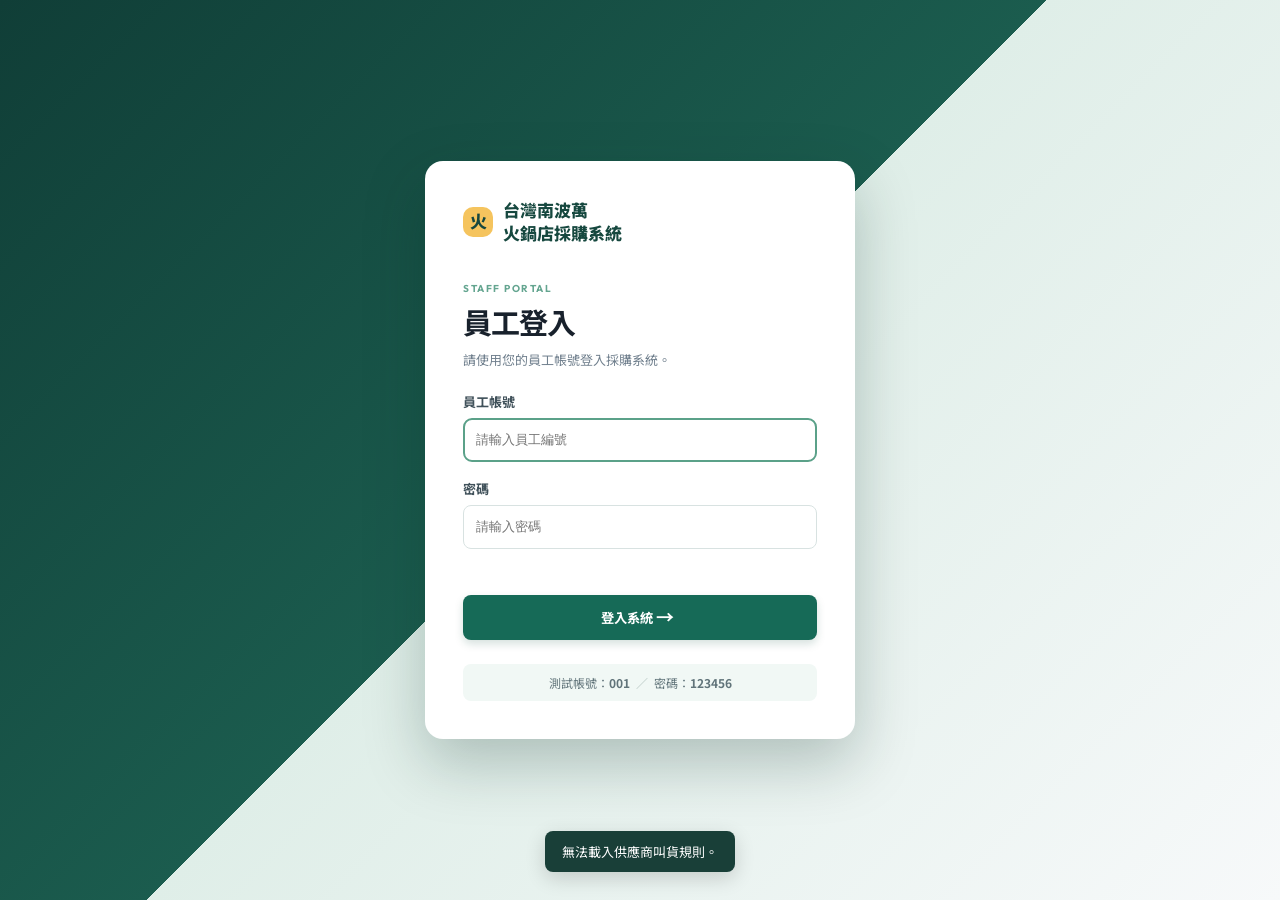
==== src/main/resources/static/index.html @ 68d81d3d "Initial commit" ====
<!doctype html>
<html lang="zh-Hant">
<head>
  <meta charset="UTF-8">
  <meta name="viewport" content="width=device-width, initial-scale=1.0">
  <title>台灣南波萬火鍋店採購系統</title>
  <link rel="preconnect" href="https://fonts.googleapis.com">
  <link rel="preconnect" href="https://fonts.gstatic.com" crossorigin>
  <link href="https://fonts.googleapis.com/css2?family=Noto+Sans+TC:wght@400;500;600;700;800&family=Outfit:wght@500;600;700;800&display=swap" rel="stylesheet">
  <link rel="stylesheet" href="styles.css?v=20">
</head>
<body>
  <section class="login-screen" id="login-screen" aria-labelledby="login-title">
    <div class="login-card">
      <div class="login-brand"><span class="brand-mark">火</span><span>台灣南波萬<br>火鍋店採購系統</span></div>
      <div class="login-copy"><p class="eyebrow">STAFF PORTAL</p><h1 id="login-title">員工登入</h1><p>請使用您的員工帳號登入採購系統。</p></div>
      <form id="login-form" novalidate>
        <label>員工帳號<input id="login-account" name="account" autocomplete="username" placeholder="請輸入員工編號" required></label>
        <label>密碼<input id="login-password" name="password" type="password" autocomplete="current-password" placeholder="請輸入密碼" required></label>
        <p class="login-error" id="login-error" role="alert"></p>
        <button class="primary-button login-submit" type="submit">登入系統 <span>→</span></button>
      </form>
      <div class="demo-account">測試帳號：<strong>001</strong><span>／</span>密碼：<strong>123456</strong></div>
    </div>
  </section>
  <div class="app-shell" id="app-shell" hidden>
    <aside class="sidebar">
      <button class="brand" data-page="purchase"><span class="brand-mark">火</span><span>台灣南波萬<br>火鍋店採購系統</span></button>
      <label class="store-switcher" for="store-select"><span class="store-dot"></span><select id="store-select" aria-label="選擇門市"><option value="">請選擇</option><option value="信義旗艦店">信義旗艦店</option></select><span class="chevron">⌄</span></label>
      <nav>
        <a href="#purchase" class="nav-item" data-page="purchase"><span>🛒</span>採購下單</a>
        <a href="#orders" class="nav-item" data-page="orders"><span>▦</span>下單紀錄</a>
        <a href="#suppliers" class="nav-item" data-page="suppliers"><span>◫</span>供應商資料</a>
        <a href="#acceptance" class="nav-item" data-page="acceptance"><span>✓</span>驗收</a>
        <a href="#stocktake" class="nav-item" data-page="stocktake"><span>⌁</span>庫存盤點</a>
        <a href="#reports" class="nav-item" data-page="reports"><span>◉</span>報表分析</a>
      </nav>
      <div class="sidebar-bottom">
        <div class="help-card" id="supplier-help" role="button" tabindex="0" aria-label="開啟叫貨與到貨採購助理"><span class="spark">✦</span><strong>需要協助嗎？</strong><small>查詢叫貨、到貨與廠商休息日</small><span class="help-card-action">詢問採購助理 →</span></div>
        <button class="profile" id="sidebar-profile" type="button" title="員工帳號選單"><div class="avatar">王</div><div><strong>王小明</strong><small>員工編號 001</small></div><span class="more">•••</span></button>
      </div>
    </aside>
    <main>
      <header class="topbar"><button class="mobile-menu" type="button">☰</button><div class="breadcrumbs">採購管理 <span>/</span> <strong id="crumb">採購下單</strong></div><div class="header-actions"><button class="icon-button" type="button">♧<b></b></button><button class="employee-menu" id="employee-menu" type="button" aria-label="員工帳號選單"><div class="header-avatar">王</div><span><strong>王小明</strong><small>001</small></span><i>⌄</i></button></div></header>
      <section class="content" id="app"></section>
    </main>
  </div>
  <div class="modal-backdrop" id="modal" hidden></div>
  <button class="mobile-ai-help" id="mobile-supplier-help" type="button" aria-label="開啟叫貨與到貨採購助理">✦ 採購助理</button>
  <div class="toast" id="toast"></div>
  <script src="app.js?v=20"></script>
</body>
</html>
---- src/main/resources/static/styles.css ----
:root{--ink:#18212c;--muted:#71808e;--line:#e8edf0;--bg:#f7f9fa;--green:#166a57;--green-dark:#0e5344;--green-pale:#e8f5ef;--amber:#b87510;--amber-pale:#fff4dc;--purple:#6b59bd;--rose:#c85d63}*{box-sizing:border-box}body{margin:0;background:var(--bg);color:var(--ink);font-family:"Noto Sans TC",sans-serif;font-size:14px}.app-shell{display:flex;min-height:100vh}.sidebar{width:250px;background:#123e37;color:#f5faf8;display:flex;flex-direction:column;padding:27px 16px 18px;position:fixed;inset:0 auto 0 0}.brand{display:flex;align-items:center;gap:10px;font-size:18px;font-weight:800;padding:0 12px}.brand-mark{width:30px;height:30px;border-radius:10px;background:#f5c45e;color:#16473f;display:grid;place-items:center;font-size:17px}.store-switcher{margin:33px 8px 23px;padding:11px 12px;border:1px solid rgba(255,255,255,.13);background:rgba(255,255,255,.07);border-radius:9px;display:flex;align-items:center;gap:8px;font-size:13px}.store-dot{width:7px;height:7px;border-radius:50%;background:#7dd5a5}.chevron{margin-left:auto;color:#b9d2cb}.nav-item{color:#a9c5bd;text-decoration:none;border-radius:9px;padding:12px 13px;margin:3px 0;display:flex;gap:14px;align-items:center;font-weight:500}.nav-item span{font-size:17px;width:16px;text-align:center}.nav-item.active{background:#266051;color:white;font-weight:700}.sidebar-bottom{margin-top:auto}.help-card{background:#20564c;border-radius:11px;padding:16px;margin:0 5px 19px;display:flex;flex-direction:column;gap:5px}.help-card .spark{color:#ffcb61;font-size:19px}.help-card small{color:#b5d2ca;font-size:11px}.help-card button{border:0;background:none;color:#fff;padding:5px 0 0;text-align:left;font-size:11px;font-weight:600;font-family:inherit}.profile{border-top:1px solid rgba(255,255,255,.12);padding:16px 8px 0;display:flex;align-items:center;gap:9px}.avatar,.header-avatar{width:33px;height:33px;border-radius:50%;display:grid;place-items:center;background:#edc4a5;color:#673d28;font-size:12px;font-weight:800}.profile strong,.profile small{display:block;font-size:12px}.profile small{color:#acc7c0;font-size:10px;margin-top:2px}.more{margin-left:auto;color:#b5d2ca;letter-spacing:1px}main{margin-left:250px;width:calc(100% - 250px)}.topbar{height:70px;background:white;border-bottom:1px solid var(--line);display:flex;align-items:center;justify-content:space-between;padding:0 40px}.breadcrumbs{font-size:13px;color:#89939e}.breadcrumbs span{margin:0 9px;color:#c3cbd0}.breadcrumbs strong{color:#3f4b55}.header-actions{display:flex;align-items:center;gap:17px}.icon-button{position:relative;border:0;background:transparent;font-size:21px;color:#56636c}.icon-button b{position:absolute;background:#e36262;border:2px solid white;width:8px;height:8px;border-radius:50%;top:2px;right:1px}.content{max-width:1320px;padding:42px 44px;margin:auto}.page-heading{display:flex;justify-content:space-between;align-items:center}.eyebrow{font-family:Outfit,sans-serif;letter-spacing:1.5px;color:#64a590;font-size:10px;font-weight:700;margin:0 0 5px}h1,h2,p{margin:0}h1{font-size:28px;letter-spacing:-1px}.subtitle{color:var(--muted);margin-top:7px;font-size:13px}.primary-button{border:0;border-radius:8px;background:var(--green);color:white;padding:11px 17px;font-family:inherit;font-weight:700;box-shadow:0 4px 9px rgba(12,77,61,.17);cursor:pointer}.primary-button:hover{background:var(--green-dark)}.primary-button span{font-size:18px;line-height:0;vertical-align:-1px;margin-right:5px}.metrics{display:grid;grid-template-columns:repeat(4,1fr);gap:17px;margin:31px 0 25px}.metric-card{background:white;border:1px solid var(--line);border-radius:11px;padding:20px;display:flex;gap:14px;align-items:center;box-shadow:0 2px 5px rgba(20,43,58,.02)}.metric-icon{width:42px;height:42px;border-radius:10px;display:grid;place-items:center;font-size:22px;font-weight:bold}.metric-icon.green{background:var(--green-pale);color:var(--green)}.metric-icon.amber{background:var(--amber-pale);color:var(--amber)}.metric-icon.purple{background:#efecfb;color:var(--purple)}.metric-icon.rose{background:#fff0f1;color:var(--rose)}.metric-card p{font-size:12px;color:var(--muted)}.metric-card strong{display:block;font-family:Outfit,sans-serif;font-size:25px;line-height:29px}.metric-card small{font-size:10px;color:#8c9aa4}.up{color:#38a670;font-style:normal}.attention{color:#c37a13!important}.attention i{display:inline-grid;place-items:center;border-radius:50%;background:#f4b539;color:white;font-weight:800;font-style:normal;width:12px;height:12px;margin-right:3px}.inventory-panel{background:white;border:1px solid var(--line);border-radius:12px;box-shadow:0 2px 8px rgba(18,44,56,.025);overflow:hidden}.panel-head{padding:22px 25px 16px;display:flex;justify-content:space-between;align-items:center}.panel-head h2{font-size:17px}.panel-head p{color:#8b98a2;font-size:12px;margin-top:3px}.panel-head p span{font-weight:700;color:#5e6c76}.outline-button{border:1px solid #d7e0e1;background:white;border-radius:7px;padding:8px 11px;color:#50616a;font:600 12px inherit;cursor:pointer}.toolbar{border-top:1px solid #f0f2f3;padding:14px 25px;display:flex;gap:10px}.search{border:1px solid #dbe3e5;border-radius:7px;height:36px;display:flex;align-items:center;padding:0 10px;flex:1;max-width:330px;color:#80909a;font-size:20px}.search input{border:0;outline:0;font:12px inherit;width:100%;padding-left:8px;color:#32414b}.filter-wrap{position:relative}.filter-button{height:36px;border:1px solid #dbe3e5;border-radius:7px;background:white;padding:0 11px;color:#52636d;font:600 12px inherit;cursor:pointer}.filter-button #filter-label{margin:0 4px;color:#71808d;font-weight:500}.filter-menu{display:none;position:absolute;z-index:5;right:0;top:41px;background:white;border:1px solid var(--line);box-shadow:0 8px 24px rgba(19,42,52,.12);border-radius:8px;padding:5px;min-width:130px}.filter-menu.show{display:block}.filter-menu button{display:block;border:0;background:white;text-align:left;width:100%;padding:8px 10px;border-radius:5px;font:12px inherit;color:#43525d;cursor:pointer}.filter-menu button:hover{background:#edf6f2;color:var(--green)}.table-wrap{overflow-x:auto}table{border-collapse:collapse;width:100%;min-width:760px}th{text-align:left;background:#f8fafb;color:#7b8994;font-size:11px;font-weight:600;padding:11px 25px}td{padding:15px 25px;border-top:1px solid #eef1f2;font-size:12px;color:#596873}td:first-child{color:#263640;font-weight:700}.ingredient-name{display:flex;align-items:center;gap:10px}.food-mark{display:grid;place-items:center;width:30px;height:30px;border-radius:8px;background:#f0f6ef;font-size:16px}.category-badge{padding:4px 8px;border-radius:20px;background:#f1f5f5;color:#61737a;font-size:10px}.stock{font-family:Outfit,sans-serif;font-size:13px;font-weight:700}.stock.low{color:#d77b25}.stock small{font-family:inherit;color:#97a1a6;font-weight:400}.status-dot{display:inline-block;width:6px;height:6px;border-radius:50%;background:#dd9831;margin-right:5px}.status-dot.ok{background:#41aa76}.row-actions{white-space:nowrap;text-align:right}.row-actions button{border:0;background:none;color:#8b9aa3;font:16px inherit;padding:4px;cursor:pointer}.row-actions button:hover{color:var(--green)}.panel-footer{display:flex;align-items:center;justify-content:space-between;padding:13px 25px;border-top:1px solid #edf1f2;color:#82909a;font-size:11px}.panel-footer strong{color:#50616c}.pagination{display:flex;gap:4px}.pagination button{width:25px;height:25px;border:1px solid #e0e7e7;border-radius:5px;background:white;color:#83939b}.pagination .current{background:#e8f4ef;border-color:#c7e4d7;color:var(--green);font-weight:700}.empty-state{text-align:center;padding:45px;color:#80909a}.empty-state span{font-size:30px;display:block}.empty-state strong{display:block;color:#43525d;margin:8px}.empty-state p{font-size:12px}.modal-backdrop{position:fixed;inset:0;background:rgba(14,39,36,.42);display:grid;place-items:center;padding:20px;z-index:10}.modal{width:min(520px,100%);background:white;border-radius:13px;box-shadow:0 18px 60px rgba(0,0,0,.22);overflow:hidden}.modal-header{padding:23px 25px 17px;display:flex;justify-content:space-between}.modal-header h2{font-size:20px}.close{border:0;background:transparent;font-size:29px;color:#8b969c;line-height:22px;cursor:pointer}.form-grid{padding:5px 25px 25px;display:grid;grid-template-columns:1fr 1fr;gap:15px}.form-grid label{font-size:12px;color:#52616b;font-weight:700}.form-grid input{display:block;border:1px solid #dce4e5;border-radius:7px;width:100%;height:38px;margin-top:7px;padding:0 10px;font:13px inherit;outline-color:#69a991}.form-grid .full{grid-column:1/-1}.form-actions{padding:15px 25px;border-top:1px solid #edf0f1;display:flex;justify-content:flex-end;gap:9px}.cancel{border:0;background:white;color:#6d7c85;font:600 13px inherit;padding:8px 13px;cursor:pointer}.toast{position:fixed;z-index:30;left:50%;bottom:28px;transform:translate(-50%,20px);opacity:0;visibility:hidden;background:#193f38;color:white;padding:11px 17px;border-radius:8px;font-size:13px;box-shadow:0 6px 20px rgba(0,0,0,.16);transition:.2s}.toast.show{transform:translate(-50%,0);opacity:1;visibility:visible}.mobile-menu{display:none}
@media(max-width:1000px){.metrics{grid-template-columns:repeat(2,1fr)}.sidebar{width:210px}main{margin-left:210px;width:calc(100% - 210px)}.content{padding:32px 25px}}@media(max-width:680px){.sidebar{display:none}.sidebar.open{display:flex;width:min(250px,86vw);z-index:40;box-shadow:12px 0 28px rgba(13,42,36,.28)}main{margin:0;width:100%}.topbar{height:58px;padding:0 18px}.mobile-menu{display:block;border:0;background:none;font-size:20px}.breadcrumbs{display:none}.content{padding:26px 16px}.page-heading{align-items:flex-start}.page-heading h1{font-size:24px}.primary-button{padding:10px 12px;font-size:12px}.metrics{grid-template-columns:1fr 1fr;gap:9px;margin:23px 0 18px}.metric-card{padding:13px;gap:8px}.metric-icon{width:32px;height:32px;font-size:16px}.metric-card strong{font-size:20px}.metric-card small{display:none}.panel-head,.toolbar{padding-left:15px;padding-right:15px}.form-grid{grid-template-columns:1fr}.form-grid .full{grid-column:auto}}
.purchase-layout{display:grid;grid-template-columns:minmax(0,1fr) 305px;gap:20px}.purchase-layout .inventory-panel{min-width:0}.check-column{width:48px;text-align:center}.check-column input{accent-color:var(--green);width:15px;height:15px;cursor:pointer}.selected-row{background:#f8fcfa}.ingredient-name small{display:block;color:#94a0a7;font-size:10px;font-weight:400;margin-top:2px}.order-quantity,.order-unit{height:30px;border:1px solid #dbe4e4;border-radius:6px;background:#fff;padding:0 7px;color:#45555e;font:12px inherit;outline-color:#66a88f}.order-quantity{width:64px}.order-quantity:disabled,.order-unit:disabled{opacity:.45;background:#f6f7f7}.price-unit{font-size:10px;color:#97a1a6}.order-card{background:#fff;border:1px solid var(--line);border-radius:12px;box-shadow:0 2px 8px rgba(18,44,56,.025);padding:20px;align-self:start;position:sticky;top:20px}.order-title{display:flex;align-items:flex-start;justify-content:space-between;border-bottom:1px solid #edf1f1;padding-bottom:16px}.order-title h2{font-size:17px}.order-count{font-size:11px;font-weight:700;background:#e8f4ef;color:var(--green);padding:5px 8px;border-radius:14px}.order-items{min-height:160px;max-height:370px;overflow:auto}.order-empty{text-align:center;color:#84929b;padding:43px 10px}.order-empty span{display:block;font-size:27px;margin-bottom:8px}.order-empty strong{display:block;color:#53636c;font-size:13px}.order-empty p{font-size:11px;margin-top:5px}.order-item{display:grid;grid-template-columns:28px 1fr auto;gap:8px;align-items:center;padding:13px 0;border-bottom:1px solid #edf1f1}.order-item>span{font-size:19px}.order-item strong,.order-item small{display:block}.order-item strong{font-size:12px}.order-item small{font-size:10px;color:#87959c;margin-top:3px}.order-item b{font-family:Outfit,sans-serif;font-size:12px}.order-item button{border:0;background:none;color:#b0b9bd;font-size:17px;float:right;padding:2px;cursor:pointer}.order-item button:hover{color:#c85d63}.order-total{border-top:1px solid #edf1f1;margin-top:1px;padding:16px 0 14px}.order-total>div{display:flex;justify-content:space-between;align-items:center}.order-total span{color:#718089;font-size:12px}.order-total strong{font:700 20px Outfit,sans-serif;color:#183e37}.order-total small{font-size:10px;color:#98a3a8;display:block;margin-top:5px}.order-submit{width:100%;padding:12px}.order-submit:disabled{background:#bfcdca;box-shadow:none;cursor:not-allowed}@media(max-width:1100px){.purchase-layout{grid-template-columns:1fr}.order-card{position:static}.order-items{max-height:250px}} 
.purchase-toolbar{align-items:center;justify-content:space-between}.category-tabs{display:flex;flex-wrap:wrap;gap:7px}.category-tab{border:1px solid #dbe5e2;background:#fff;border-radius:18px;color:#607078;font:600 12px inherit;padding:7px 10px;cursor:pointer;transition:.15s}.category-tab:hover{background:#eef7f3;border-color:#b9dccc;color:var(--green)}.category-tab.active{background:var(--green);border-color:var(--green);color:#fff}.qty{height:31px;min-width:76px;border:1px solid #dbe4e4;border-radius:6px;background:#fff;padding:0 7px;color:#45555e;font:12px inherit;outline-color:#66a88f;cursor:pointer}.qty:disabled{opacity:.45;background:#f6f7f7;cursor:not-allowed}.no-results{text-align:center!important;color:#82909a!important;font-weight:400!important;padding:32px 25px}@media(max-width:680px){.purchase-toolbar{align-items:stretch;flex-direction:column}.purchase-toolbar .search{max-width:none}}
.actions-column{width:68px}.row-actions .delete-action:hover{color:var(--rose)}.sr-only{position:absolute;width:1px;height:1px;padding:0;margin:-1px;overflow:hidden;clip:rect(0,0,0,0);white-space:nowrap;border:0}.modal-backdrop[hidden]{display:none}
.brand{color:#f5faf8;background:transparent;border:0;text-align:left;cursor:pointer;font-family:inherit;line-height:1.3}.daily-list{display:grid;gap:18px;margin-top:28px}.day-card{background:#fff;border:1px solid var(--line);border-radius:12px;padding:21px 25px;box-shadow:0 2px 8px rgba(18,44,56,.025)}.day-heading{display:flex;align-items:center;justify-content:space-between;padding-bottom:15px;border-bottom:1px solid var(--line)}.day-heading h2,.supplier-card h2{font-size:17px}.day-heading p{font-size:12px;color:var(--muted);margin-top:3px}.order-record{display:flex;justify-content:space-between;align-items:center;padding:15px 0;border-bottom:1px solid #edf1f2}.order-record:last-child{border:0;padding-bottom:0}.order-record strong,.order-record small{display:block}.order-record small{margin-top:4px;font-size:11px;color:#82909a}.order-record>div:last-child{display:flex;align-items:center;gap:18px}.order-record b{font-family:Outfit,sans-serif;font-size:14px}.status{border-radius:20px;background:#fff4dc;color:#b87510;padding:5px 9px;font-size:11px;font-weight:700}.status.done{background:#e8f5ef;color:#166a57}.supplier-grid{display:grid;grid-template-columns:repeat(auto-fill,minmax(290px,1fr));gap:17px;margin-top:28px}.supplier-card{background:#fff;border:1px solid var(--line);border-radius:12px;padding:19px;display:grid;grid-template-columns:44px 1fr;gap:12px}.supplier-card p{font-size:12px;color:var(--muted);margin-top:3px}.supplier-logo{display:grid;place-items:center;width:44px;height:44px;background:var(--green-pale);color:var(--green);border-radius:10px;font-weight:800;font-size:19px}.supplier-products{grid-column:1/-1;display:flex;flex-wrap:wrap;gap:7px;border-top:1px solid var(--line);padding-top:14px}.supplier-products span{padding:5px 8px;background:#f5f8f8;border-radius:5px;color:#586972;font-size:11px}.accept{margin-top:16px;float:right}.day-card:has(.accept){overflow:auto}.notice{margin-top:28px;padding:13px 16px;border-radius:8px;background:#e8f5ef;color:#35695b;font-size:13px}.stock-panel{margin-top:18px}.compact{width:min(430px,100%)}.modal-copy{padding:0 25px 18px;color:#71808e}.export-options{display:grid;grid-template-columns:1fr 1fr;gap:10px;padding:0 25px 25px}.export-options button{border:1px solid #d8e3e0;background:#fff;border-radius:8px;padding:15px 8px;color:#285d50;font:700 13px inherit;cursor:pointer}.export-options button:hover{background:#edf7f2}.form-actions{background:#fff}.count,.receive{height:31px;border:1px solid #dbe4e4;border-radius:6px;padding:0 7px;font:12px inherit;width:90px}.count:disabled{background:#f2f4f4;color:#7d8b90}.modal-backdrop{z-index:20}@media(max-width:680px){.day-card{padding:16px}.order-record{align-items:flex-start;gap:10px}.order-record>div:last-child{gap:8px;flex-direction:column;align-items:flex-end}.supplier-grid{grid-template-columns:1fr}.day-heading h2{font-size:15px}.day-heading{gap:8px}.table-wrap{margin-left:-1px;margin-right:-1px}}

(max-width:680px){.app-shell:has(.mobile-menu:focus) .sidebar{display:flex;width:min(250px,86vw);z-index:40;box-shadow:12px 0 28px rgba(13,42,36,.28)}}
.unit-main{display:block;white-space:nowrap}.unit-detail{display:block;color:#8a989e;font-size:10px;line-height:1.35;white-space:nowrap}.topbar{position:sticky;top:0;z-index:15}.purchase-layout table{min-width:670px}.purchase-layout th,.purchase-layout td{padding-left:13px;padding-right:13px}.purchase-layout th:nth-child(2),.purchase-layout td:nth-child(2){width:88px}.purchase-layout th:nth-child(3),.purchase-layout td:nth-child(3){width:76px}.purchase-layout th:nth-child(4),.purchase-layout td:nth-child(4){min-width:170px}@media(max-width:680px){.topbar{padding:0 14px}.breadcrumbs{display:block;font-size:12px;white-space:nowrap;overflow:hidden;text-overflow:ellipsis}.header-actions{display:none}.purchase-layout table{min-width:620px}.purchase-layout th,.purchase-layout td{padding-left:9px;padding-right:9px}.purchase-layout th:nth-child(2),.purchase-layout td:nth-child(2){width:76px}.purchase-layout th:nth-child(3),.purchase-layout td:nth-child(3){width:58px}.purchase-layout th:nth-child(4),.purchase-layout td:nth-child(4){min-width:142px}.purchase-layout .qty{min-width:62px;width:62px;padding-left:4px;padding-right:4px}.purchase-layout .ingredient-name{gap:6px}.purchase-layout .food-mark{width:25px;height:25px;font-size:14px}}
.summary-quantity{display:flex;align-items:center;gap:5px;margin-top:5px;color:#7d8c94;font-size:10px}.summary-qty{min-width:58px;width:58px;height:27px;padding:0 3px;font-size:11px}.summary-quantity .unit-main{display:inline}.summary-quantity .unit-detail{display:inline;font-size:9px}
.order-staff{margin-top:5px;color:#6a7b82;font-size:11px}
.login-screen{min-height:100vh;display:grid;place-items:center;padding:24px;background:linear-gradient(135deg,#103e37 0%,#1b5c4e 48%,#dfeee8 48%,#f7f9fa 100%)}.login-card{width:min(430px,100%);background:#fff;border-radius:18px;padding:38px;box-shadow:0 24px 60px rgba(8,42,35,.25)}.login-brand{display:flex;align-items:center;gap:10px;font-weight:800;font-size:17px;line-height:1.3;color:#16483f}.login-copy{margin:38px 0 23px}.login-copy h1{font-size:29px}.login-copy>p:last-child{margin-top:8px;color:#71808e;font-size:13px}.login-card form{display:grid;gap:17px}.login-card label{display:grid;gap:7px;font-size:13px;font-weight:700;color:#40515a}.login-card input{height:44px;width:100%;border:1px solid #d8e2e1;border-radius:8px;padding:0 12px;font:14px inherit;outline-color:#5ba189}.login-card input:focus{border-color:#5ba189}.login-submit{width:100%;margin-top:4px;padding:13px}.login-error{min-height:18px;margin:-7px 0 -3px;color:#c35252;font-size:12px}.demo-account{margin-top:24px;border-radius:8px;background:#f1f8f5;color:#61747a;padding:10px 12px;font-size:12px;text-align:center}.demo-account span{margin:0 6px;color:#b0c0bc}.app-shell[hidden],.login-screen[hidden]{display:none}.store-switcher{cursor:pointer}.store-switcher select{appearance:none;border:0;outline:0;background:transparent;color:#f5faf8;font:inherit;width:100%;cursor:pointer}.store-switcher select option{color:#263640;background:#fff}.profile{width:100%;border-left:0;border-right:0;border-bottom:0;background:transparent;color:#f5faf8;text-align:left;cursor:pointer;font-family:inherit}.employee-menu{border:0;background:transparent;display:flex;align-items:center;gap:8px;font-family:inherit;color:#30404a;cursor:pointer;text-align:left}.employee-menu span{display:grid;gap:1px}.employee-menu strong{font-size:12px}.employee-menu small{font-size:10px;color:#75848d}.employee-menu i{font-size:13px;color:#85939b;font-style:normal}.employee-menu:hover strong{color:var(--green)}@media(max-width:680px){.login-screen{background:#123e37;padding:16px}.login-card{padding:28px 22px}.employee-menu span,.employee-menu i{display:none}.header-actions{display:flex}.header-actions .icon-button{display:none}}
.employee-popover{position:fixed;z-index:40;min-width:180px;background:#fff;border:1px solid #dce7e3;border-radius:10px;box-shadow:0 12px 30px rgba(16,58,49,.18);padding:8px}.employee-popover>div{padding:8px 9px 10px}.employee-popover strong,.employee-popover small{display:block}.employee-popover strong{font-size:13px;color:#243a36}.employee-popover small{font-size:11px;color:#788b87;margin-top:3px}.employee-popover button{width:100%;border:0;border-top:1px solid #e7efec;background:transparent;color:#b64e4e;text-align:left;padding:10px 9px 7px;font:600 13px inherit;cursor:pointer}.employee-popover button:hover{color:#963a3a;background:#fff5f5}
.purchase-layout th{font-size:15px}.purchase-layout td{font-size:16px}.purchase-layout .qty{font-size:16px}.purchase-layout .ingredient-name small,.purchase-layout .unit-detail{font-size:14px}.purchase-layout .category-badge{font-size:14px}.purchase-layout .stock{font-size:17px}.order-card .order-title h2{font-size:21px}.order-card .order-count{font-size:15px}.order-card .order-item strong{font-size:16px}.order-card .order-item small{font-size:14px}.order-card .order-item b{font-size:16px}.order-card .summary-quantity{font-size:14px}.order-card .summary-qty{font-size:15px}.order-card .order-total span{font-size:16px}.order-card .order-total strong{font-size:24px}
@media(max-width:680px){.login-card input{font-size:16px}}
/* 驗收表在手機上優先保留四個操作欄位，減少橫向捲動。 */
.acceptance-table table{min-width:560px}.acceptance-table th,.acceptance-table td{white-space:nowrap}.acceptance-table th:nth-child(1),.acceptance-table td:nth-child(1){min-width:120px}.acceptance-table th:nth-child(2),.acceptance-table td:nth-child(2){width:96px}.acceptance-table th:nth-child(3),.acceptance-table td:nth-child(3){width:150px}.acceptance-table th:nth-child(4),.acceptance-table td:nth-child(4){min-width:110px}
@media(max-width:680px){.daily-list{gap:12px;margin-top:18px}.day-card{padding:13px 12px}.day-heading{padding-bottom:10px}.day-heading p{font-size:10px;line-height:1.45}.acceptance-table table{min-width:0;table-layout:fixed}.acceptance-table th,.acceptance-table td{padding:9px 5px;font-size:11px;white-space:normal;vertical-align:middle}.acceptance-table th{font-size:10px}.acceptance-table th:nth-child(1),.acceptance-table td:nth-child(1){width:29%;min-width:0}.acceptance-table th:nth-child(2),.acceptance-table td:nth-child(2){width:18%}.acceptance-table th:nth-child(3),.acceptance-table td:nth-child(3){width:31%}.acceptance-table th:nth-child(4),.acceptance-table td:nth-child(4){width:22%;min-width:0;overflow-wrap:anywhere}.acceptance-table .receive{width:52px;height:28px;padding:0 4px;font-size:12px}.acceptance-table small{font-size:9px}.accept{margin-top:12px}}
.help-card button,.login-submit{cursor:pointer}
.help-card{cursor:pointer}.help-card:focus-visible{outline:2px solid #ffcb61;outline-offset:3px}.help-card-action{color:#fff;padding-top:5px;text-align:left;font-size:11px;font-weight:600}
.quantity-unit{white-space:nowrap}.acceptance-table .receive{appearance:textfield;-moz-appearance:textfield}.acceptance-table .receive::-webkit-outer-spin-button,.acceptance-table .receive::-webkit-inner-spin-button{-webkit-appearance:none;margin:0}
.mobile-ai-help{display:none}
@media(max-width:680px){.supplier-card{display:block}.supplier-card>.supplier-logo{float:left;margin-right:12px}.supplier-card>div:nth-child(2){min-height:44px;padding-top:2px}.supplier-card>.supplier-products{clear:both;margin-top:14px}.supplier-card>.supplier-rule{display:block!important;clear:both;width:100%;margin-top:14px;padding-top:13px}.supplier-rule strong,.supplier-rule span{display:inline-block;vertical-align:middle;margin:0 5px 7px 0;white-space:nowrap}.supplier-rule small{display:block!important;width:100%;margin-top:2px;word-break:keep-all;overflow-wrap:normal}.mobile-ai-help{display:block;position:fixed;right:16px;bottom:18px;z-index:35;border:0;border-radius:999px;background:var(--green);color:#fff;padding:12px 16px;font:700 13px inherit;box-shadow:0 6px 18px rgba(14,83,68,.28);cursor:pointer}.mobile-ai-help:active{background:var(--green-dark)}input,select,textarea,.search input,.login-card input,#assistant-question{font-size:16px!important}.modal{max-height:calc(100dvh - 32px);overflow-y:auto}.modal-backdrop{align-items:end;padding:16px}.sidebar.open{z-index:40}.modal-backdrop:not([hidden]){z-index:50}}
.purchase-layout th{font-size:14px}.purchase-layout td,.purchase-layout .qty{font-size:15px}.purchase-layout .ingredient-name small,.purchase-layout .unit-detail,.purchase-layout .category-badge{font-size:13px}
@media(max-width:680px){.day-card .day-heading>.status{white-space:nowrap;display:inline-block;flex:0 0 auto;margin-left:6px}.day-card .day-heading{flex-wrap:nowrap;align-items:flex-start}.day-card .day-heading>div{min-width:0}.purchase-layout th{font-size:13px}.purchase-layout td,.purchase-layout .qty{font-size:14px}.purchase-layout .ingredient-name small,.purchase-layout .unit-detail,.purchase-layout .category-badge{font-size:12px}}
.supplier-rule{grid-template-columns:max-content minmax(0,1fr);column-gap:8px}.supplier-rule strong{grid-column:1;grid-row:1}.supplier-rule span{min-width:0;max-width:100%;overflow:visible;text-overflow:clip}.supplier-rule span:first-of-type{grid-column:2;grid-row:1}.supplier-rule span:last-of-type{grid-column:2;grid-row:2}.supplier-rule small{grid-column:1/-1;grid-row:3}
@media(max-width:680px){.day-card .day-heading p{white-space:nowrap;overflow-x:auto;overflow-y:hidden;text-overflow:clip;-webkit-overflow-scrolling:touch;scrollbar-width:none}.day-card .day-heading p::-webkit-scrollbar{display:none}.supplier-rule{display:block}.supplier-rule span{overflow:visible;text-overflow:clip}}
.mobile-meta{display:none}@media(max-width:680px){.desktop-meta{display:none}.mobile-meta{display:inline}.day-card .day-heading .acceptance-meta{overflow:visible;white-space:nowrap;font-size:9px;letter-spacing:-.25px}}
.supplier-rule{grid-column:1/-1;display:grid;grid-template-columns:max-content max-content 1fr;align-items:center;column-gap:12px;row-gap:9px;min-width:0;border-top:1px solid var(--line);padding-top:13px;color:#586972;font-size:12px;line-height:1.5}.supplier-rule strong{color:#285d50;white-space:nowrap}.supplier-rule span{display:block;white-space:nowrap;background:#edf7f2;border-radius:5px;padding:4px 7px}.supplier-rule small{grid-column:1/-1;color:#82909a;font-size:11px;line-height:1.65;word-break:keep-all;overflow-wrap:normal}@media(max-width:680px){.supplier-rule{grid-template-columns:max-content max-content;column-gap:8px}.supplier-rule span{font-size:11px}.supplier-rule small{font-size:10px}}
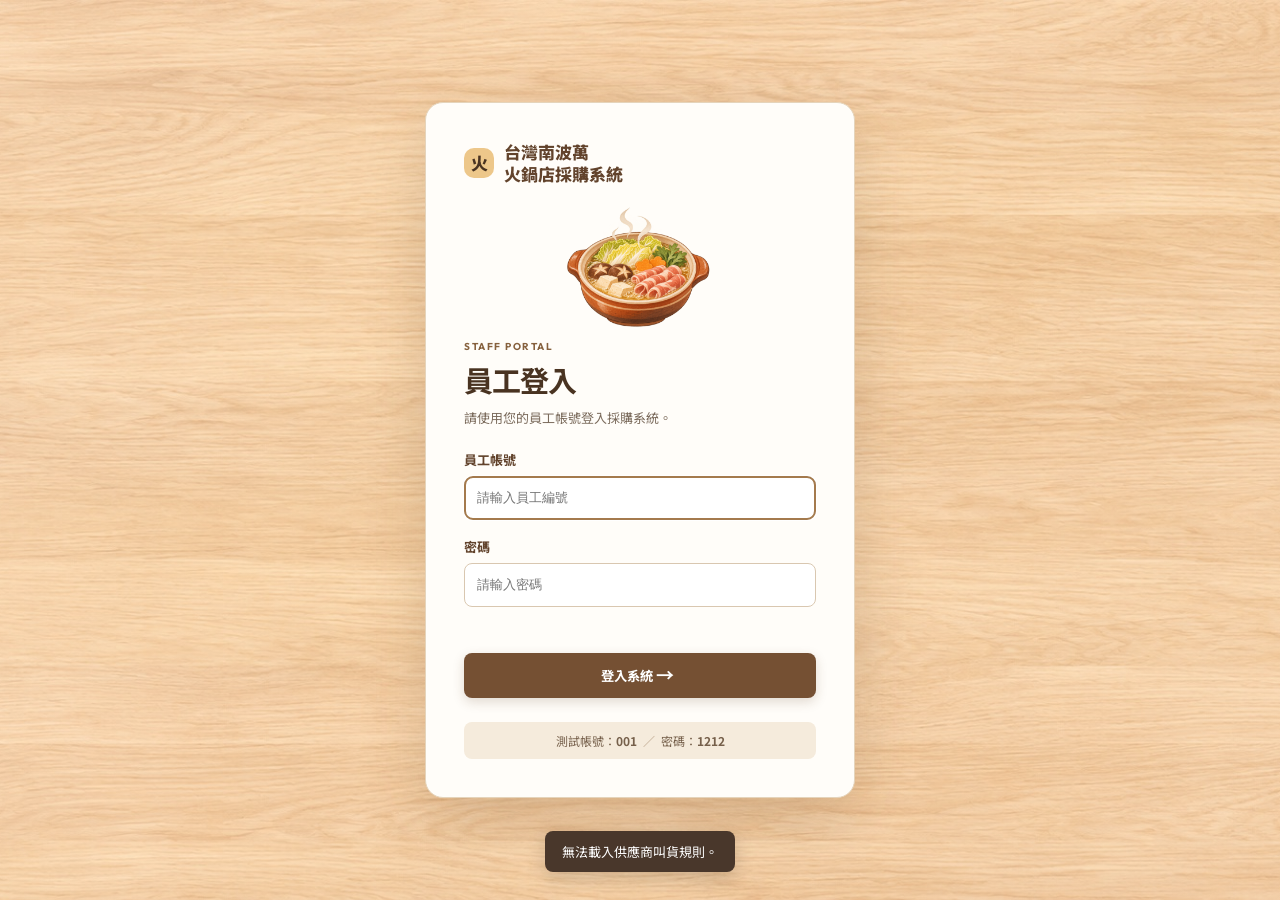
==== commit 5c4fba6e: "更新採購系統與供應商功能" ====
--- a/src/main/resources/static/index.html
+++ b/src/main/resources/static/index.html
@@ -7,12 +7,13 @@
   <link rel="preconnect" href="https://fonts.googleapis.com">
   <link rel="preconnect" href="https://fonts.gstatic.com" crossorigin>
   <link href="https://fonts.googleapis.com/css2?family=Noto+Sans+TC:wght@400;500;600;700;800&family=Outfit:wght@500;600;700;800&display=swap" rel="stylesheet">
-  <link rel="stylesheet" href="styles.css?v=20">
+  <link rel="stylesheet" href="styles.css?v=29-hotpot">
 </head>
 <body>
   <section class="login-screen" id="login-screen" aria-labelledby="login-title">
     <div class="login-card">
       <div class="login-brand"><span class="brand-mark">火</span><span>台灣南波萬<br>火鍋店採購系統</span></div>
+      <img class="login-hotpot" src="images/hotpot-illustration.png" alt="" width="640" height="427" decoding="async">
       <div class="login-copy"><p class="eyebrow">STAFF PORTAL</p><h1 id="login-title">員工登入</h1><p>請使用您的員工帳號登入採購系統。</p></div>
       <form id="login-form" novalidate>
         <label>員工帳號<input id="login-account" name="account" autocomplete="username" placeholder="請輸入員工編號" required></label>
@@ -20,13 +21,13 @@
         <p class="login-error" id="login-error" role="alert"></p>
         <button class="primary-button login-submit" type="submit">登入系統 <span>→</span></button>
       </form>
-      <div class="demo-account">測試帳號：<strong>001</strong><span>／</span>密碼：<strong>123456</strong></div>
+      <div class="demo-account">測試帳號：<strong>001</strong><span>／</span>密碼：<strong>1212</strong></div>
     </div>
   </section>
   <div class="app-shell" id="app-shell" hidden>
     <aside class="sidebar">
       <button class="brand" data-page="purchase"><span class="brand-mark">火</span><span>台灣南波萬<br>火鍋店採購系統</span></button>
-      <label class="store-switcher" for="store-select"><span class="store-dot"></span><select id="store-select" aria-label="選擇門市"><option value="">請選擇</option><option value="信義旗艦店">信義旗艦店</option></select><span class="chevron">⌄</span></label>
+      <div class="store-switcher" id="store-switcher" role="button" tabindex="0" aria-label="選擇門市"><span class="store-dot"></span><select id="store-select" aria-label="選擇門市"><option value="">請選擇</option><option value="信義旗艦店">信義旗艦店</option></select><span class="chevron" aria-hidden="true">⌄</span></div>
       <nav>
         <a href="#purchase" class="nav-item" data-page="purchase"><span>🛒</span>採購下單</a>
         <a href="#orders" class="nav-item" data-page="orders"><span>▦</span>下單紀錄</a>
@@ -41,13 +42,13 @@
       </div>
     </aside>
     <main>
-      <header class="topbar"><button class="mobile-menu" type="button">☰</button><div class="breadcrumbs">採購管理 <span>/</span> <strong id="crumb">採購下單</strong></div><div class="header-actions"><button class="icon-button" type="button">♧<b></b></button><button class="employee-menu" id="employee-menu" type="button" aria-label="員工帳號選單"><div class="header-avatar">王</div><span><strong>王小明</strong><small>001</small></span><i>⌄</i></button></div></header>
+      <header class="topbar"><button class="mobile-menu" type="button">☰</button><div class="breadcrumbs">採購管理 <span>/</span> <strong id="crumb">採購下單</strong></div><div class="header-actions"><button class="icon-button cart-button" id="cart-button" type="button" aria-label="查看本次採購單">🛒<span class="cart-count" aria-hidden="true" hidden>0</span></button><button class="employee-menu" id="employee-menu" type="button" aria-label="員工帳號選單"><div class="header-avatar">王</div><span><strong>王小明</strong><small>001</small></span><i>⌄</i></button></div></header>
       <section class="content" id="app"></section>
     </main>
   </div>
   <div class="modal-backdrop" id="modal" hidden></div>
   <button class="mobile-ai-help" id="mobile-supplier-help" type="button" aria-label="開啟叫貨與到貨採購助理">✦ 採購助理</button>
   <div class="toast" id="toast"></div>
-  <script src="app.js?v=20"></script>
+  <script src="app.js?v=32-hotpot"></script>
 </body>
 </html>
--- a/src/main/resources/static/styles.css
+++ b/src/main/resources/static/styles.css
@@ -27,3 +27,26 @@
 @media(max-width:680px){.day-card .day-heading p{white-space:nowrap;overflow-x:auto;overflow-y:hidden;text-overflow:clip;-webkit-overflow-scrolling:touch;scrollbar-width:none}.day-card .day-heading p::-webkit-scrollbar{display:none}.supplier-rule{display:block}.supplier-rule span{overflow:visible;text-overflow:clip}}
 .mobile-meta{display:none}@media(max-width:680px){.desktop-meta{display:none}.mobile-meta{display:inline}.day-card .day-heading .acceptance-meta{overflow:visible;white-space:nowrap;font-size:9px;letter-spacing:-.25px}}
 .supplier-rule{grid-column:1/-1;display:grid;grid-template-columns:max-content max-content 1fr;align-items:center;column-gap:12px;row-gap:9px;min-width:0;border-top:1px solid var(--line);padding-top:13px;color:#586972;font-size:12px;line-height:1.5}.supplier-rule strong{color:#285d50;white-space:nowrap}.supplier-rule span{display:block;white-space:nowrap;background:#edf7f2;border-radius:5px;padding:4px 7px}.supplier-rule small{grid-column:1/-1;color:#82909a;font-size:11px;line-height:1.65;word-break:keep-all;overflow-wrap:normal}@media(max-width:680px){.supplier-rule{grid-template-columns:max-content max-content;column-gap:8px}.supplier-rule span{font-size:11px}.supplier-rule small{font-size:10px}}
+.store-switcher:focus-visible{outline:2px solid #9edbc0;outline-offset:2px}.order-items{max-height:none}.order-item .item-delivery,.table-delivery{display:grid;gap:1px;margin-top:4px;padding:3px 5px;border-radius:5px;background:#e8f5ef;color:#3c7564;font-size:8px;line-height:1.25;letter-spacing:-.15px}.order-item .item-delivery span,.table-delivery span{display:block}.order-item .item-delivery span:last-child,.table-delivery span:last-child{font-weight:700;color:#166a57}.table-delivery{width:max-content;max-width:100%;margin-left:40px}.purchase-layout .table-delivery{padding:6px 8px;font-size:12px;line-height:1.35;letter-spacing:0}.purchase-layout .table-delivery span:last-child{font-size:12px}.order-card .order-item .item-delivery{gap:1px;margin-top:4px;padding:4px 6px;font-size:10px;line-height:1.3;letter-spacing:0}.order-card .order-item .item-delivery span:last-child{font-size:10px}
+@media(max-width:680px){.purchase-toolbar .category-tabs{flex-wrap:nowrap;overflow-x:auto;overscroll-behavior-x:contain;-webkit-overflow-scrolling:touch;padding-bottom:2px}.purchase-toolbar .category-tab{flex:0 0 auto;white-space:nowrap}.purchase-layout th:first-child{width:48px;white-space:nowrap;word-break:keep-all}.purchase-layout .category-badge{display:inline-block;white-space:nowrap}.purchase-layout .stock{display:inline-flex;align-items:baseline;gap:3px;white-space:nowrap}.purchase-layout .stock small{display:inline;white-space:nowrap}.purchase-layout .stock small .unit-main,.purchase-layout .stock small .unit-detail{display:inline;font-size:inherit;line-height:inherit;white-space:nowrap}.purchase-layout td:nth-child(3) .unit-main,.purchase-layout td:nth-child(3) .unit-detail{display:inline;white-space:nowrap}.purchase-layout td:nth-child(3) .unit-detail{margin-left:2px}}
+.purchase-layout--full{grid-template-columns:minmax(0,1fr)}.cart-button{display:grid;place-items:center;width:38px;height:38px;font-size:20px;cursor:pointer}.cart-count{position:absolute;top:1px;right:-2px;display:none;min-width:16px;height:16px;padding:0 4px;border:2px solid #fff;border-radius:999px;background:#e36262;color:#fff;font:700 10px/12px Outfit,sans-serif}.cart-button.has-items .cart-count{display:block}.cart-count[hidden]{display:none!important}.cart-modal.order-card{position:relative;top:auto;width:min(560px,100%);padding:20px}.cart-modal .modal-header{padding:0 0 14px;border-bottom:1px solid #edf1f1;align-items:center}.cart-modal .modal-header h2{font-size:17px}.cart-modal .order-title{padding-top:14px}.cart-modal .order-items{max-height:min(52vh,430px);overflow-y:auto}.cart-modal .order-submit{margin-top:2px}@media(max-width:680px){.header-actions .cart-button{display:grid}.cart-modal.order-card{width:100%;padding:17px}.cart-modal .order-items{max-height:48vh}.cart-modal .order-title h2{font-size:18px}.cart-modal .order-item strong{font-size:14px}.cart-modal .order-item small,.cart-modal .summary-quantity{font-size:12px}.cart-modal .order-total strong{font-size:22px}}
+
+/* Warm oak theme: keep operational surfaces opaque for readability. */
+:root{--ink:#392d25;--muted:#7b6b5c;--line:#e9dfd2;--bg:#f3e7d5;--green:#755033;--green-dark:#583a25;--green-pale:#f3e9da;--amber:#94601c;--amber-pale:#fff1d7;--purple:#7b657c;--rose:#ad4d42;--wood-image:url('images/warm-oak.jpg')}
+body{background-color:var(--bg);background-image:linear-gradient(rgba(255,250,240,.42),rgba(255,250,240,.42)),var(--wood-image);background-size:cover;background-position:center top}
+.sidebar{background:#49372b;color:#fff8eb}.brand{color:#fff8eb}.brand-mark{background:#edc78a;color:#493321}.store-switcher{background:#594536;border-color:#82694f}.store-dot{background:#c7d4a3}.chevron,.more{color:#e1c9ab}.nav-item{color:#e1d0bb}.nav-item:hover{background:#604833;color:#fff8eb}.nav-item.active{background:#86613e;color:#fff}.help-card{background:#604833}.help-card small,.profile small{color:#e2cfb6}.help-card .spark{color:#f4d197}.avatar,.header-avatar{background:#f0d9b5;color:#654229}
+.topbar{background:#fffaf2;border-color:var(--line)}.breadcrumbs,.breadcrumbs strong{color:#73604f}.breadcrumbs span{color:#b9a38b}.icon-button,.mobile-menu,.employee-menu{color:#654b36}.employee-menu small,.employee-menu i{color:var(--muted)}.eyebrow{color:#86613e}
+h1,h2,.panel-head h2,.day-heading h2{color:#493321}.primary-button,.mobile-ai-help{background:var(--green);box-shadow:0 4px 12px rgba(89,55,28,.18)}.primary-button:hover,.mobile-ai-help:hover,.mobile-ai-help:active{background:var(--green-dark)}.order-submit:disabled{background:#d5c8b9;color:#5f5143;box-shadow:none}
+.inventory-panel,.metric-card,.order-card,.day-card,.supplier-card,.modal,.login-card{background:#fffdf9;border-color:var(--line);box-shadow:0 3px 14px rgba(91,59,27,.06)}.outline-button,.filter-button,.category-tab,.export-options button{background:#fffdf9;color:#715238;border-color:#d9c7b0}.outline-button:hover,.filter-button:hover,.export-options button:hover{background:#f5ead9;border-color:#a7835c}.category-tab:hover{background:#f5ead9;border-color:#ba9870;color:#62432c}.category-tab.active{background:#755033;border-color:#755033;color:#fff}.toolbar,.panel-footer,.form-actions,.order-title,.order-item,.order-total,.supplier-products{border-color:var(--line)}.form-actions{background:#fffdf9}
+th{background:#f5ecdf;color:#76604b}td{border-color:#efe6da;color:#6e5b4b}td:first-child{color:#453326}.selected-row{background:#faf1e4}.category-badge,.supplier-products span{background:#f3ecdf;color:#75604c}.food-mark{background:#f4eee2}.stock small,.unit-detail,.price-unit{color:#847363}.order-total strong{color:#583a25}.order-count,.pagination .current{background:#f2e5d2;color:#68472f;border-color:#d9c2a0}.search{background:#fffdf9;border-color:#d9c7b0}.search input{background:transparent;color:var(--ink)}input,select,textarea,.qty,.order-quantity,.order-unit,.count,.receive,.login-card input,.form-grid input{border-color:#d9c7b0;color:var(--ink);outline-color:#a47a4d}.qty,.order-quantity,.order-unit{background:#fffdf9}.login-card input:focus{border-color:#9b7147}
+.filter-menu,.filter-menu button,.employee-popover{background:#fffdf9;border-color:var(--line)}.filter-menu button{color:#6e543f}.filter-menu button:hover{background:#f4e9d8;color:#634329}.employee-popover strong{color:#493321}.employee-popover small,.modal-copy,.cancel{color:var(--muted)}.toast{background:#49372b}.modal-backdrop{background:rgba(49,34,23,.46)}.close{color:#8b7764}.cart-count{background:#ac513c;border-color:#fffaf2}
+/* Green remains reserved for delivery information and completed statuses. */
+.notice,.status.done,.table-delivery,.order-item .item-delivery{background:#edf3e3;color:#4f6442}.table-delivery span:last-child,.order-item .item-delivery span:last-child{color:#405a34}.supplier-rule{color:#75604c}.supplier-rule strong{color:#68472f}.supplier-rule span{background:#f3e9da;color:#68472f}.supplier-logo{background:#f3e9da;color:#755033}.supplier-rule small{color:#7b6b5c}.status{background:#fff0d4;color:#8a5718}.demo-account{background:#f5ebdc;color:#76604b}.demo-account span{color:#b59e83}
+.login-screen{background-color:#f3e7d5;background-image:linear-gradient(rgba(255,248,235,.28),rgba(255,248,235,.28)),var(--wood-image);background-size:cover;background-position:center}.login-card{border:1px solid #e5d4bb;box-shadow:0 20px 60px rgba(85,54,28,.18)}.login-brand,.login-card label{color:#62432c}.login-copy>p:last-child{color:var(--muted)}
+#assistant-messages{background:#f5ecdf!important;color:#654d38!important}
+button:focus-visible,a:focus-visible,[role=button]:focus-visible{outline:3px solid #ad814f;outline-offset:3px}
+@media(max-width:680px){.login-screen{background-color:#f3e7d5;background-image:linear-gradient(rgba(255,248,235,.28),rgba(255,248,235,.28)),var(--wood-image)}.sidebar.open{box-shadow:12px 0 28px rgba(61,38,21,.25)}}
+
+/* Decorative hotpot artwork; never intercepts purchase controls. */
+.login-hotpot{display:block;width:184px;height:auto;aspect-ratio:640/427;object-fit:contain;margin:20px auto 0;pointer-events:none}.login-hotpot+.login-copy{margin-top:12px}.heading-hotpot{display:block;width:148px;height:auto;aspect-ratio:640/427;object-fit:contain;flex:0 0 auto;pointer-events:none}.page-heading:has(.heading-hotpot){gap:16px;margin-bottom:16px}.page-heading:has(.heading-hotpot)>div{min-width:0}
+@media(max-width:680px){.login-hotpot{width:150px;margin-top:16px}.login-hotpot+.login-copy{margin-top:8px}.heading-hotpot{width:90px;align-self:center}.page-heading:has(.heading-hotpot){gap:8px;margin-bottom:14px;align-items:center}.page-heading:has(.heading-hotpot) .subtitle{font-size:12px;line-height:1.6}}
